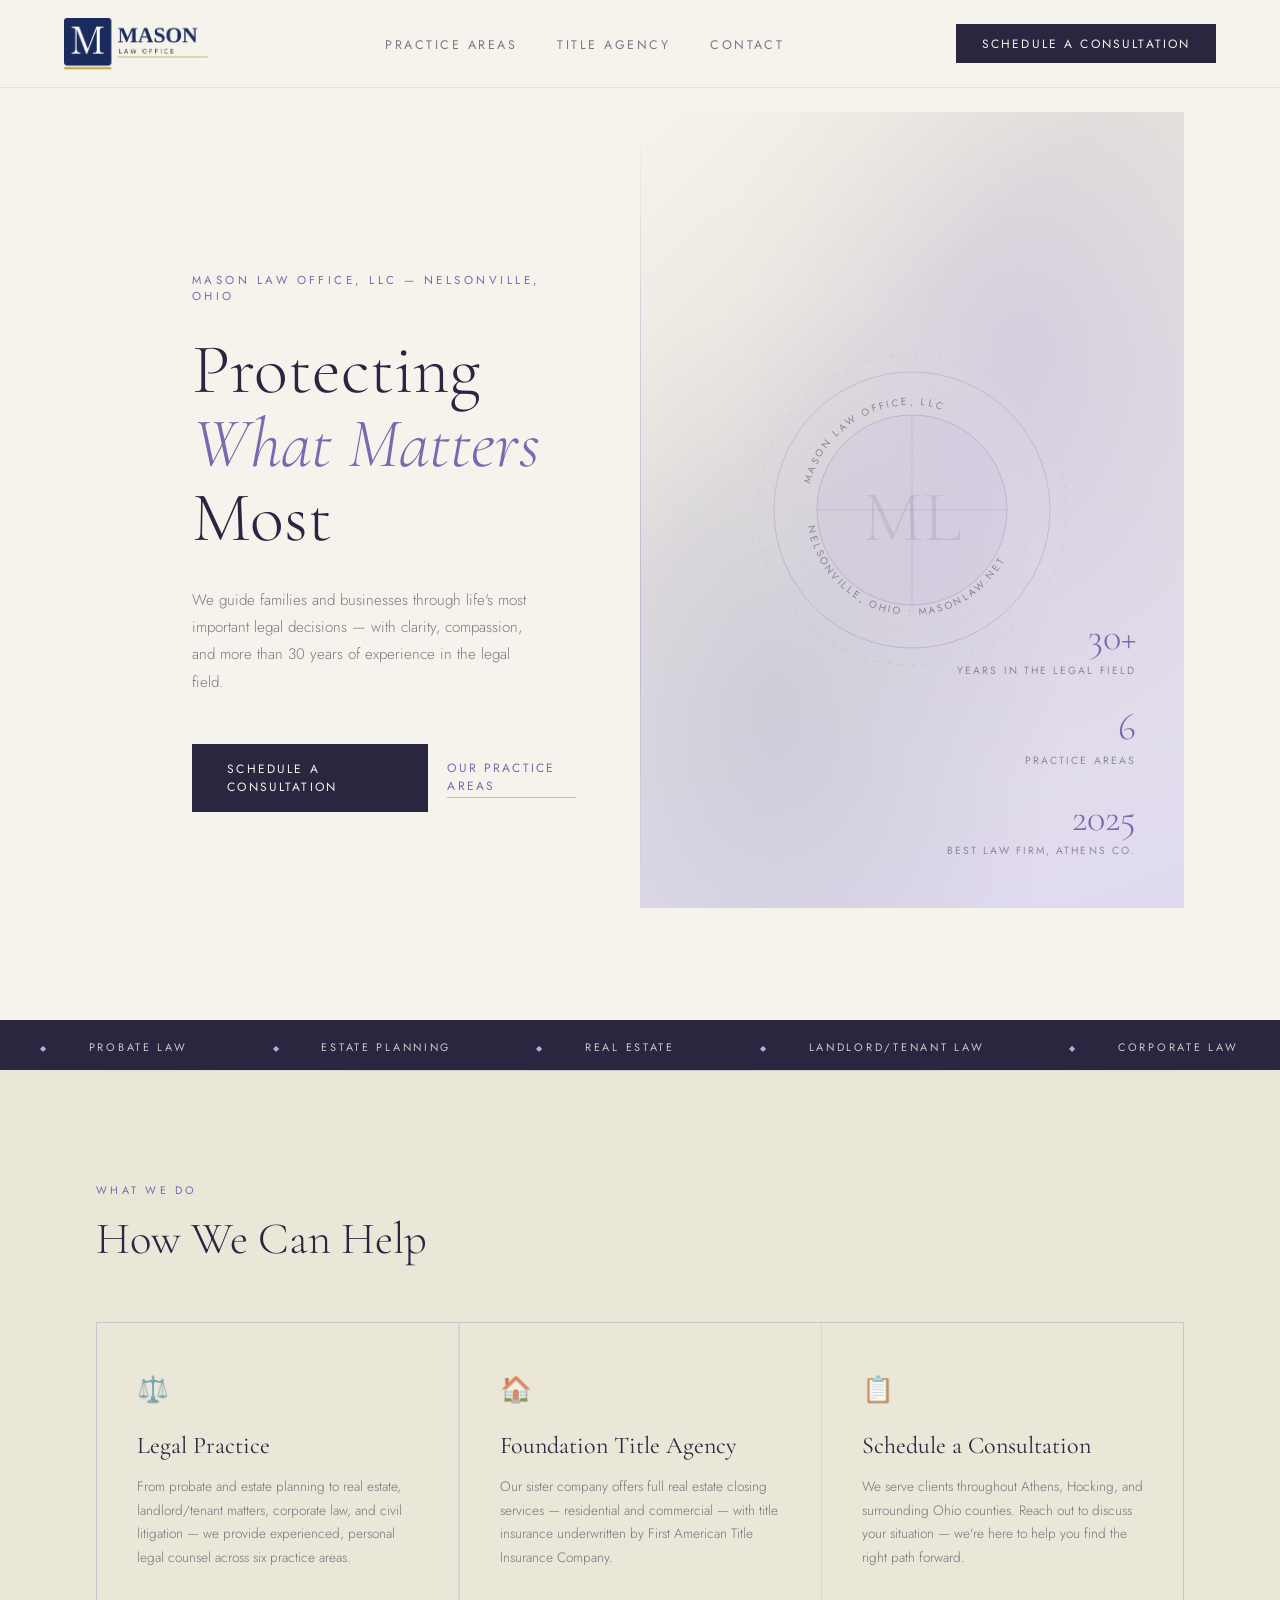
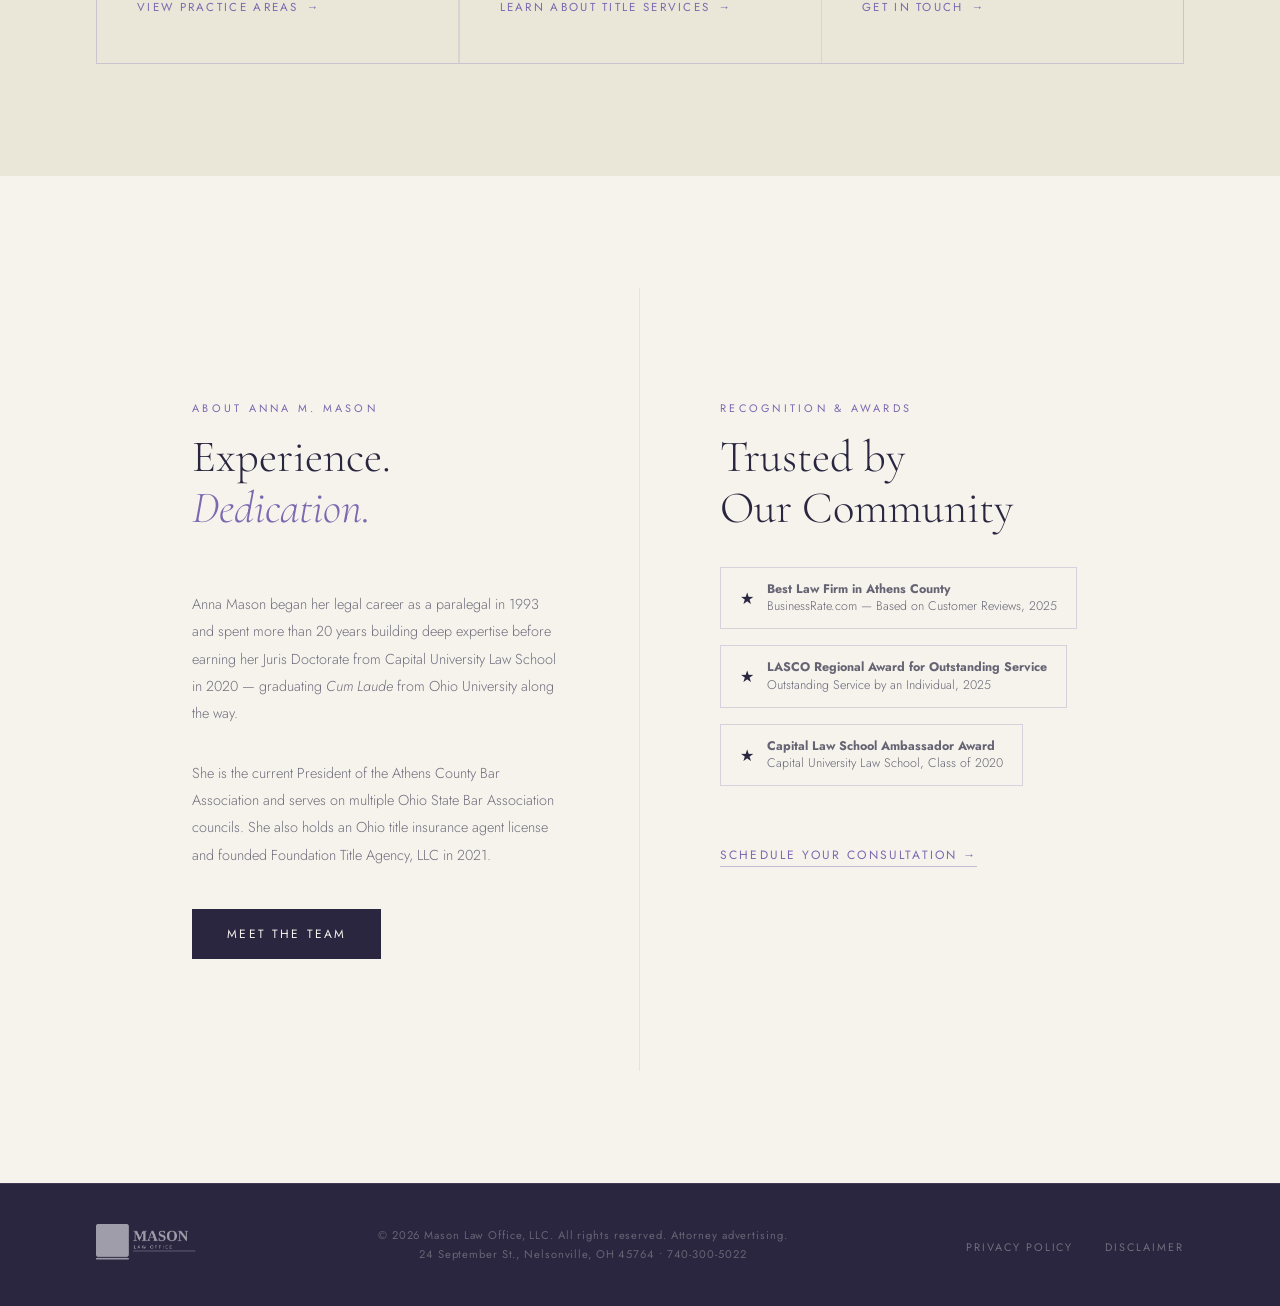
==== index.html @ 4a32f4f4 "Add files via upload" ====
<!DOCTYPE html>
<html lang="en">
<head>
<meta charset="UTF-8" />
<meta name="viewport" content="width=device-width, initial-scale=1.0" />
<title>Mason Law Office, LLC — Nelsonville, Ohio</title>
<link rel="stylesheet" href="style.css" />
<style>
  /* ── HOME-ONLY STYLES ── */

  /* HERO */
  .hero {
    min-height: 100vh; display: grid; grid-template-columns: 1fr 1fr;
    position: relative; overflow: hidden; background: var(--cream);
  }
  .hero-left {
    display: flex; flex-direction: column; justify-content: center;
    padding: 10rem 4rem 6rem 6rem; position: relative; z-index: 2;
  }
  .hero-eyebrow { font-size: 0.72rem; letter-spacing: 0.3em; text-transform: uppercase; color: var(--lavender-dk); margin-bottom: 1.8rem; }
  .hero-title { font-family: 'Cormorant Garamond', serif; font-size: clamp(3.2rem, 5.5vw, 5.8rem); font-weight: 300; line-height: 1.05; color: var(--ink); margin-bottom: 2rem; }
  .hero-title em { font-style: italic; color: var(--lavender-dk); }
  .hero-sub { font-size: 0.95rem; font-weight: 300; line-height: 1.8; color: rgba(42,38,64,0.6); max-width: 38ch; margin-bottom: 3rem; }
  .hero-actions { display: flex; gap: 1.2rem; align-items: center; }
  .hero-right { position: relative; overflow: hidden; }
  .hero-right::before { content: ''; position: absolute; inset: 0; background: linear-gradient(135deg, var(--cream) 0%, transparent 35%); z-index: 1; }
  .hero-right-bg {
    position: absolute; inset: 0;
    background:
      radial-gradient(ellipse at 70% 30%, rgba(185,169,217,0.35) 0%, transparent 55%),
      radial-gradient(ellipse at 25% 75%, rgba(107,122,143,0.18) 0%, transparent 50%),
      linear-gradient(160deg, #EAE6D8 0%, #E0DAF0 100%);
  }
  .hero-seal { position: absolute; top: 50%; left: 50%; transform: translate(-50%, -50%); z-index: 2; width: 340px; height: 340px; }
  .seal-ring    { fill: none; stroke: rgba(123,104,176,0.25); stroke-width: 1; }
  .seal-ring-2  { fill: none; stroke: rgba(123,104,176,0.12); stroke-width: 1; }
  .seal-center  { fill: rgba(185,169,217,0.12); stroke: rgba(123,104,176,0.35); stroke-width: 0.8; }
  .seal-text    { font-family: 'Jost', sans-serif; font-size: 10px; fill: rgba(42,38,64,0.45); letter-spacing: 2.5px; text-transform: uppercase; }
  .seal-initial { font-family: 'Cormorant Garamond', serif; font-size: 72px; fill: rgba(42,38,64,0.1); font-weight: 300; }
  .seal-line    { stroke: rgba(123,104,176,0.2); stroke-width: 0.8; }
  .hero-stat-bar { position: absolute; bottom: 3rem; right: 3rem; z-index: 3; display: flex; flex-direction: column; gap: 1.8rem; }
  .stat-item { text-align: right; }
  .stat-number { font-family: 'Cormorant Garamond', serif; font-size: 2.4rem; font-weight: 300; color: var(--lavender-dk); line-height: 1; display: block; }
  .stat-label { font-size: 0.65rem; letter-spacing: 0.2em; text-transform: uppercase; color: rgba(42,38,64,0.45); }
  .v-rule { position: absolute; top: 12%; bottom: 12%; left: 50%; width: 1px; background: linear-gradient(to bottom, transparent, rgba(123,104,176,0.25) 30%, rgba(123,104,176,0.25) 70%, transparent); z-index: 5; }

  /* OVERVIEW CARDS */
  #overview { background: var(--cream-dk); position: relative; }
  #overview::before { content: ''; position: absolute; top: 0; left: 0; right: 0; height: 1px; background: linear-gradient(to right, transparent, rgba(123,104,176,0.3), transparent); }
  .overview-grid { display: grid; grid-template-columns: repeat(3, 1fr); gap: 1.5px; background: rgba(123,104,176,0.15); border: 1.5px solid rgba(123,104,176,0.15); }
  .overview-card {
    background: var(--cream-dk); padding: 3rem 2.5rem;
    display: flex; flex-direction: column;
    transition: background 0.3s; position: relative; overflow: hidden;
    text-decoration: none; color: inherit;
  }
  .overview-card::after { content: ''; position: absolute; bottom: 0; left: 0; height: 2px; width: 0; background: var(--lavender-dk); transition: width 0.4s ease; }
  .overview-card:hover { background: #E8E2F5; }
  .overview-card:hover::after { width: 100%; }
  .card-icon { font-size: 1.6rem; margin-bottom: 1.5rem; display: block; opacity: 0.75; }
  .card-title { font-family: 'Cormorant Garamond', serif; font-size: 1.5rem; font-weight: 400; color: var(--ink); margin-bottom: 0.9rem; line-height: 1.2; }
  .card-body { font-size: 0.85rem; font-weight: 300; line-height: 1.75; color: rgba(42,38,64,0.6); flex: 1; }
  .card-link { margin-top: 1.8rem; font-size: 0.72rem; letter-spacing: 0.2em; text-transform: uppercase; color: var(--lavender-dk); display: flex; align-items: center; gap: 0.5rem; }
  .card-link::after { content: '→'; transition: transform 0.2s; }
  .overview-card:hover .card-link::after { transform: translateX(4px); }

  /* ABOUT STRIP */
  #about-strip { background: var(--cream); display: grid; grid-template-columns: 1fr 1fr; gap: 0; }
  .about-strip-left {
    padding: 7rem 5rem 7rem 6rem;
    border-right: 1px solid rgba(123,104,176,0.12);
  }
  .about-strip-right { padding: 7rem 6rem 7rem 5rem; }
  .about-strip-body { font-size: 0.9rem; font-weight: 300; line-height: 1.9; color: rgba(42,38,64,0.65); margin-bottom: 2rem; }
  .award-badge {
    display: inline-flex; align-items: center; gap: 0.8rem;
    border: 1px solid rgba(123,104,176,0.25); padding: 0.8rem 1.2rem;
    margin-bottom: 1rem;
  }
  .award-badge-star { font-size: 1rem; }
  .award-badge-text { font-size: 0.78rem; font-weight: 300; color: rgba(42,38,64,0.7); line-height: 1.4; }
  .about-strip-cta { margin-top: 2.5rem; }

  @media (max-width: 900px) {
    .hero { grid-template-columns: 1fr; }
    .hero-left { padding: 8rem 2rem 4rem; }
    .hero-right { display: none; }
    .v-rule { display: none; }
    .overview-grid { grid-template-columns: 1fr; }
    #about-strip { grid-template-columns: 1fr; }
    .about-strip-left { padding: 5rem 2rem 2rem; border-right: none; border-bottom: 1px solid rgba(123,104,176,0.12); }
    .about-strip-right { padding: 3rem 2rem 5rem; }
  }
</style>
</head>
<body>

<!-- NAV -->
<nav>
  <a class="nav-logo" href="index.html"><img src="mason_law_office_logo.png" alt="Mason Law Office, LLC" /></a>
  <ul class="nav-links">
    <li><a href="practice.html">Practice Areas</a></li>
    <li><a href="title.html">Title Agency</a></li>
    <li><a href="contact.html">Contact</a></li>
  </ul>
  <a class="nav-cta" href="contact.html">Schedule a Consultation</a>
</nav>

<!-- HERO -->
<section class="hero">
  <div class="v-rule"></div>
  <div class="hero-left">
    <p class="hero-eyebrow fade-up">Mason Law Office, LLC &mdash; Nelsonville, Ohio</p>
    <h1 class="hero-title fade-up delay-1">
      Protecting<br><em>What Matters</em><br>Most
    </h1>
    <p class="hero-sub fade-up delay-2">
      We guide families and businesses through life's most important legal decisions — with clarity, compassion, and more than 30 years of experience in the legal field.
    </p>
    <div class="hero-actions fade-up delay-3">
      <a class="btn-primary" href="contact.html">Schedule a Consultation</a>
      <a class="btn-ghost" href="practice.html">Our Practice Areas</a>
    </div>
  </div>
  <div class="hero-right">
    <div class="hero-right-bg"></div>
    <svg class="hero-seal" viewBox="0 0 340 340">
      <circle class="seal-ring-2 spin-slow" cx="170" cy="170" r="155" stroke-dasharray="4 8" />
      <circle class="seal-ring" cx="170" cy="170" r="138" />
      <circle class="seal-ring-2" cx="170" cy="170" r="120" stroke-dasharray="2 6" />
      <circle class="seal-center" cx="170" cy="170" r="95" />
      <line class="seal-line" x1="170" y1="75" x2="170" y2="265" />
      <line class="seal-line" x1="75" y1="170" x2="265" y2="170" />
      <text class="seal-initial" x="170" y="200" text-anchor="middle">ML</text>
      <path id="topArc" fill="none" d="M 65,170 A 105,105 0 0,1 275,170" />
      <text class="seal-text"><textPath href="#topArc" startOffset="8%">Mason Law Office, LLC</textPath></text>
      <path id="botArc" fill="none" d="M 65,170 A 105,105 0 0,0 275,170" />
      <text class="seal-text"><textPath href="#botArc" startOffset="5%">Nelsonville, Ohio &bull; masonlaw.net</textPath></text>
    </svg>
    <div class="hero-stat-bar">
      <div class="stat-item">
        <span class="stat-number">30+</span>
        <span class="stat-label">Years in the Legal Field</span>
      </div>
      <div class="stat-item">
        <span class="stat-number">6</span>
        <span class="stat-label">Practice Areas</span>
      </div>
      <div class="stat-item">
        <span class="stat-number">2025</span>
        <span class="stat-label">Best Law Firm, Athens Co.</span>
      </div>
    </div>
  </div>
</section>

<!-- MARQUEE -->
<div class="marquee-strip">
  <div class="marquee-track">
    <span>Probate Law</span>
    <span>Estate Planning</span>
    <span>Real Estate</span>
    <span>Landlord/Tenant Law</span>
    <span>Corporate Law</span>
    <span>Civil Litigation</span>
    <span>Real Estate Closings</span>
    <span>Title Insurance</span>
    <span>Probate Law</span>
    <span>Estate Planning</span>
    <span>Real Estate</span>
    <span>Landlord/Tenant Law</span>
    <span>Corporate Law</span>
    <span>Civil Litigation</span>
    <span>Real Estate Closings</span>
    <span>Title Insurance</span>
  </div>
</div>

<!-- OVERVIEW CARDS -->
<section id="overview">
  <span class="section-label">What We Do</span>
  <h2 class="section-title">How We Can Help</h2>
  <div class="overview-grid">
    <a class="overview-card" href="practice.html">
      <span class="card-icon">⚖️</span>
      <h3 class="card-title">Legal Practice</h3>
      <p class="card-body">From probate and estate planning to real estate, landlord/tenant matters, corporate law, and civil litigation — we provide experienced, personal legal counsel across six practice areas.</p>
      <span class="card-link">View Practice Areas</span>
    </a>
    <a class="overview-card" href="title.html">
      <span class="card-icon">🏠</span>
      <h3 class="card-title">Foundation Title Agency</h3>
      <p class="card-body">Our sister company offers full real estate closing services — residential and commercial — with title insurance underwritten by First American Title Insurance Company.</p>
      <span class="card-link">Learn About Title Services</span>
    </a>
    <a class="overview-card" href="contact.html">
      <span class="card-icon">📋</span>
      <h3 class="card-title">Schedule a Consultation</h3>
      <p class="card-body">We serve clients throughout Athens, Hocking, and surrounding Ohio counties. Reach out to discuss your situation — we're here to help you find the right path forward.</p>
      <span class="card-link">Get in Touch</span>
    </a>
  </div>
</section>

<!-- ABOUT STRIP -->
<section id="about-strip">
  <div class="about-strip-left">
    <span class="section-label">About Anna M. Mason</span>
    <h2 class="section-title">Experience.<br><em style="font-family:'Cormorant Garamond',serif;color:var(--lavender-dk);">Dedication.</em></h2>
    <p class="about-strip-body">Anna Mason began her legal career as a paralegal in 1993 and spent more than 20 years building deep expertise before earning her Juris Doctorate from Capital University Law School in 2020 — graduating <em>Cum Laude</em> from Ohio University along the way.</p>
    <p class="about-strip-body">She is the current President of the Athens County Bar Association and serves on multiple Ohio State Bar Association councils. She also holds an Ohio title insurance agent license and founded Foundation Title Agency, LLC in 2021.</p>
    <div class="about-strip-cta">
      <a class="btn-primary" href="practice.html#about">Meet the Team</a>
    </div>
  </div>
  <div class="about-strip-right">
    <span class="section-label">Recognition &amp; Awards</span>
    <h2 class="section-title" style="margin-bottom:2rem;">Trusted by<br>Our Community</h2>
    <div class="award-badge">
      <span class="award-badge-star">★</span>
      <span class="award-badge-text"><strong>Best Law Firm in Athens County</strong><br>BusinessRate.com — Based on Customer Reviews, 2025</span>
    </div>
    <div class="award-badge">
      <span class="award-badge-star">★</span>
      <span class="award-badge-text"><strong>LASCO Regional Award for Outstanding Service</strong><br>Outstanding Service by an Individual, 2025</span>
    </div>
    <div class="award-badge">
      <span class="award-badge-star">★</span>
      <span class="award-badge-text"><strong>Capital Law School Ambassador Award</strong><br>Capital University Law School, Class of 2020</span>
    </div>
    <div style="margin-top:2.5rem;">
      <a class="btn-ghost" href="contact.html">Schedule Your Consultation &rarr;</a>
    </div>
  </div>
</section>

<!-- FOOTER -->
<footer>
  <span class="footer-logo"><img src="mason_law_office_logo.png" alt="Mason Law Office, LLC" /></span>
  <span class="footer-copy">
    &copy; 2026 Mason Law Office, LLC. All rights reserved. Attorney advertising.<br>
    24 September St., Nelsonville, OH 45764 &bull; 740-300-5022
  </span>
  <ul class="footer-links">
    <li><a href="#">Privacy Policy</a></li>
    <li><a href="#">Disclaimer</a></li>
  </ul>
</footer>

</body>
</html>
---- style.css ----
/* ── Mason Law Office — Shared Stylesheet ── */
@import url('https://fonts.googleapis.com/css2?family=Cormorant+Garamond:ital,wght@0,300;0,400;0,600;1,300;1,400&family=Jost:wght@300;400;500&display=swap');

:root {
  --lavender:    #B9A9D9;
  --lavender-dk: #7B68B0;
  --cream:       #F5F3EC;
  --cream-dk:    #EAE6D8;
  --ink:         #2A2640;
  --ink-soft:    #3D3860;
}

*, *::before, *::after { box-sizing: border-box; margin: 0; padding: 0; }
html { scroll-behavior: smooth; }
body { font-family: 'Jost', sans-serif; background: var(--cream); color: var(--ink); overflow-x: hidden; }

/* ── NAV ── */
nav {
  position: fixed; top: 0; left: 0; right: 0; z-index: 100;
  display: flex; align-items: center; justify-content: space-between;
  padding: 1.1rem 4rem;
  background: rgba(245,243,236,0.94); backdrop-filter: blur(12px);
  border-bottom: 1px solid rgba(185,169,217,0.25);
}
.nav-logo img { height: 52px; width: auto; display: block; }
.nav-links { display: flex; gap: 2.5rem; list-style: none; }
.nav-links a {
  font-size: 0.78rem; letter-spacing: 0.2em; text-transform: uppercase;
  color: var(--ink); text-decoration: none; opacity: 0.6; transition: opacity 0.2s;
}
.nav-links a:hover,
.nav-links a.active { opacity: 1; }
.nav-links a.active { border-bottom: 1px solid var(--lavender-dk); padding-bottom: 2px; }
.nav-cta {
  font-size: 0.75rem; letter-spacing: 0.18em; text-transform: uppercase;
  color: var(--cream); background: var(--ink);
  padding: 0.65rem 1.6rem; text-decoration: none; transition: background 0.2s;
}
.nav-cta:hover { background: var(--lavender-dk); }

/* ── PAGE HEADER (inner pages) ── */
.page-header {
  padding: 10rem 6rem 5rem;
  background: var(--cream);
  position: relative;
  overflow: hidden;
}
.page-header::after {
  content: '';
  position: absolute;
  bottom: 0; left: 0; right: 0;
  height: 1px;
  background: linear-gradient(to right, transparent, rgba(123,104,176,0.3), transparent);
}
.page-header-eyebrow {
  font-size: 0.72rem; letter-spacing: 0.3em; text-transform: uppercase;
  color: var(--lavender-dk); margin-bottom: 1.2rem; display: block;
}
.page-header-title {
  font-family: 'Cormorant Garamond', serif;
  font-size: clamp(3rem, 5vw, 5.2rem);
  font-weight: 300; line-height: 1.05; color: var(--ink);
}
.page-header-title em { font-style: italic; color: var(--lavender-dk); }
.page-header-sub {
  font-size: 0.95rem; font-weight: 300; line-height: 1.8;
  color: rgba(42,38,64,0.6); max-width: 55ch; margin-top: 1.5rem;
}
.page-header-accent {
  position: absolute;
  top: -60px; right: -60px;
  width: 380px; height: 380px; border-radius: 50%;
  background: radial-gradient(circle, rgba(185,169,217,0.18) 0%, transparent 70%);
  pointer-events: none;
}

/* ── MARQUEE ── */
.marquee-strip { background: var(--ink); padding: 0.85rem 0; overflow: hidden; white-space: nowrap; }
.marquee-track { display: inline-block; animation: marquee 28s linear infinite; }
.marquee-track span { font-size: 0.68rem; letter-spacing: 0.25em; text-transform: uppercase; color: rgba(245,243,236,0.8); margin: 0 2.5rem; }
.marquee-track span::before { content: '◆'; margin-right: 2.5rem; color: var(--lavender); font-size: 0.5rem; }
@keyframes marquee { from { transform: translateX(0); } to { transform: translateX(-50%); } }

/* ── SECTION BASE ── */
section { padding: 7rem 6rem; }
.section-label { font-size: 0.68rem; letter-spacing: 0.3em; text-transform: uppercase; color: var(--lavender-dk); margin-bottom: 1rem; display: block; }
.section-title { font-family: 'Cormorant Garamond', serif; font-size: clamp(2.2rem, 3.5vw, 3.4rem); font-weight: 300; line-height: 1.15; color: var(--ink); margin-bottom: 3.5rem; }

/* ── BUTTONS ── */
.btn-primary {
  font-size: 0.75rem; letter-spacing: 0.18em; text-transform: uppercase;
  color: var(--cream); background: var(--ink); padding: 1rem 2.2rem;
  text-decoration: none; transition: background 0.25s, transform 0.2s; display: inline-block;
}
.btn-primary:hover { background: var(--lavender-dk); transform: translateY(-2px); }
.btn-ghost {
  font-size: 0.75rem; letter-spacing: 0.18em; text-transform: uppercase;
  color: var(--lavender-dk); text-decoration: none;
  border-bottom: 1px solid rgba(123,104,176,0.4); padding-bottom: 2px;
  transition: color 0.2s, border-color 0.2s;
}
.btn-ghost:hover { color: var(--ink); border-color: var(--ink); }

/* ── FOOTER ── */
footer {
  background: var(--ink); padding: 2.5rem 6rem;
  display: flex; align-items: center; justify-content: space-between;
  border-top: 1px solid rgba(185,169,217,0.15); flex-wrap: wrap; gap: 1rem;
}
.footer-logo img { height: 36px; width: auto; filter: brightness(0) invert(1) opacity(0.55); }
.footer-copy { font-size: 0.7rem; letter-spacing: 0.08em; color: rgba(245,243,236,0.3); text-align: center; line-height: 1.7; }
.footer-links { display: flex; gap: 2rem; list-style: none; }
.footer-links a { font-size: 0.68rem; letter-spacing: 0.18em; text-transform: uppercase; color: rgba(245,243,236,0.35); text-decoration: none; transition: color 0.2s; }
.footer-links a:hover { color: var(--lavender); }

/* ── ANIMATIONS ── */
.fade-up { opacity: 0; transform: translateY(28px); animation: fadeUp 0.8s ease forwards; }
.delay-1 { animation-delay: 0.15s; }
.delay-2 { animation-delay: 0.3s; }
.delay-3 { animation-delay: 0.45s; }
@keyframes fadeUp { to { opacity: 1; transform: translateY(0); } }
@keyframes spinSlow { from { transform: rotate(0deg); } to { transform: rotate(360deg); } }
.spin-slow { animation: spinSlow 60s linear infinite; transform-origin: center; }

/* ── RESPONSIVE ── */
@media (max-width: 900px) {
  nav { padding: 1.2rem 2rem; }
  .nav-links { display: none; }
  section { padding: 5rem 2rem; }
  .page-header { padding: 8rem 2rem 4rem; }
  footer { flex-direction: column; gap: 1rem; text-align: center; padding: 2rem; }
}
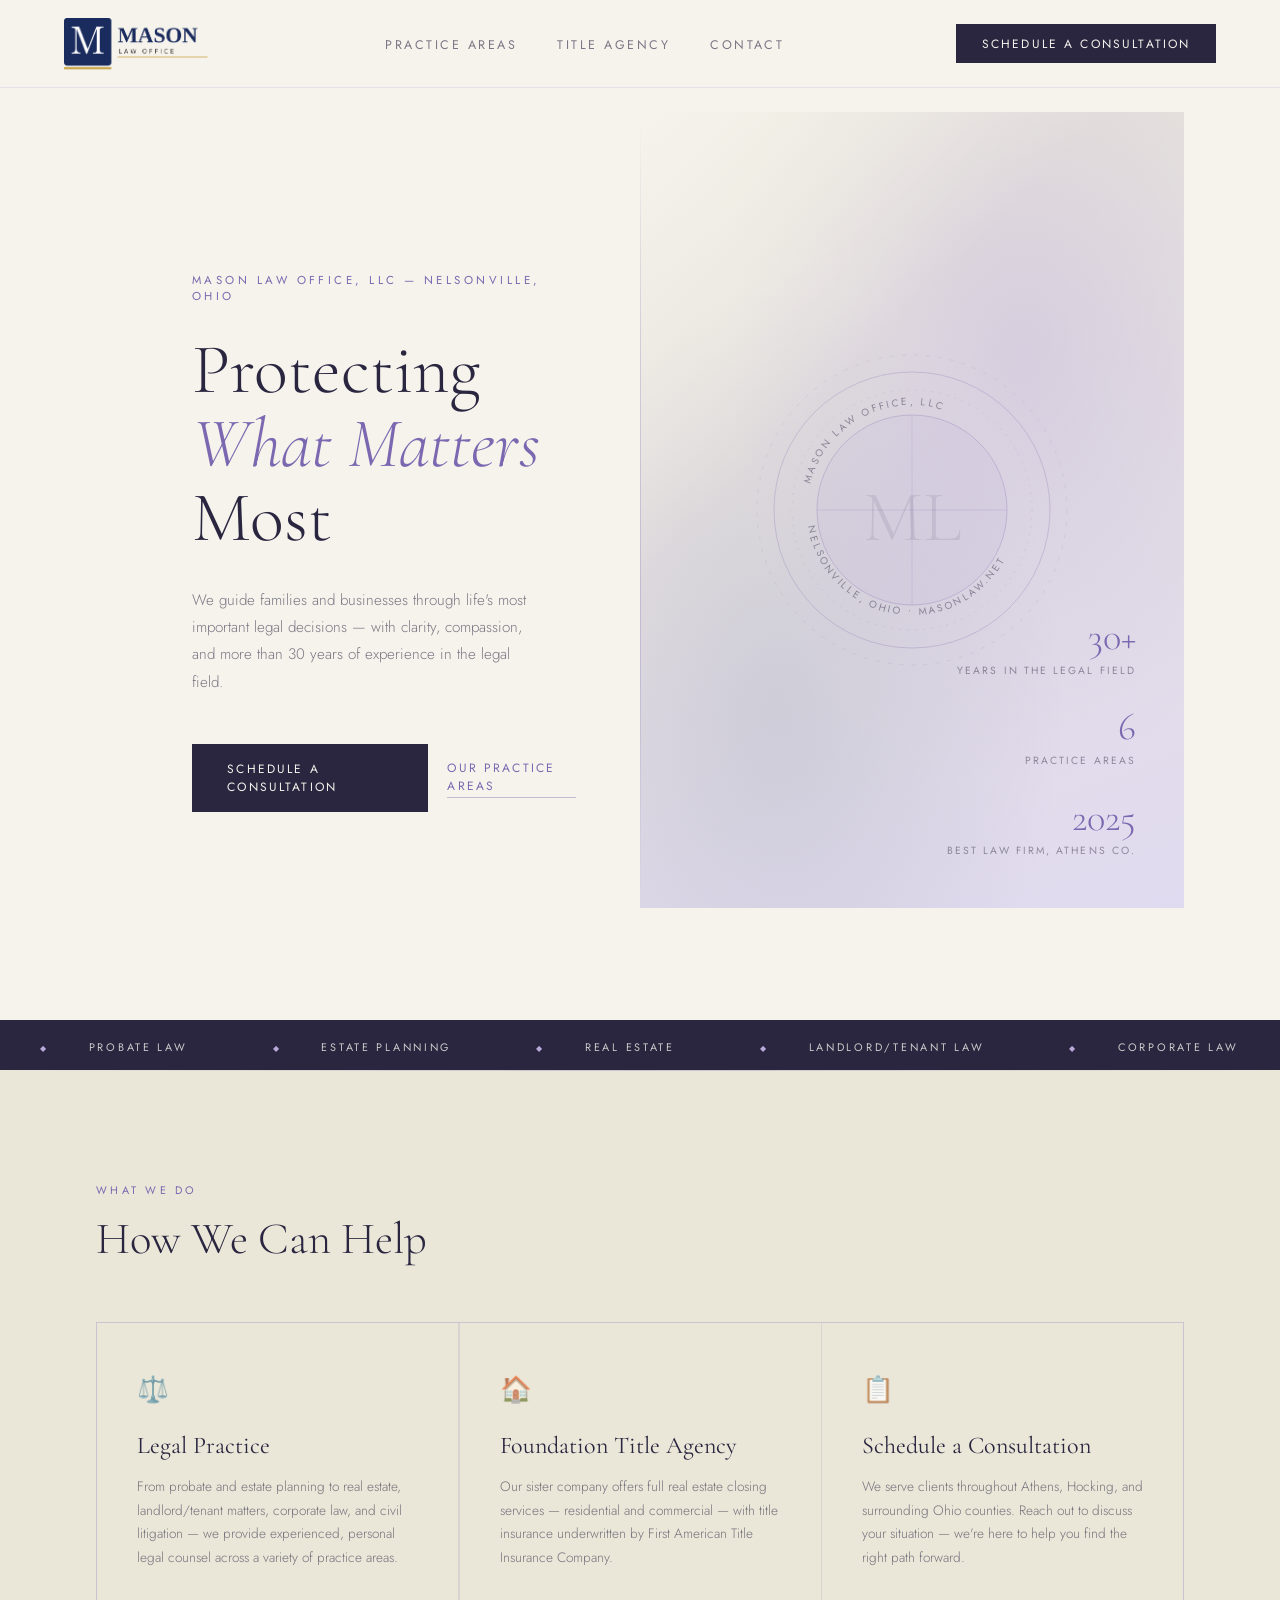
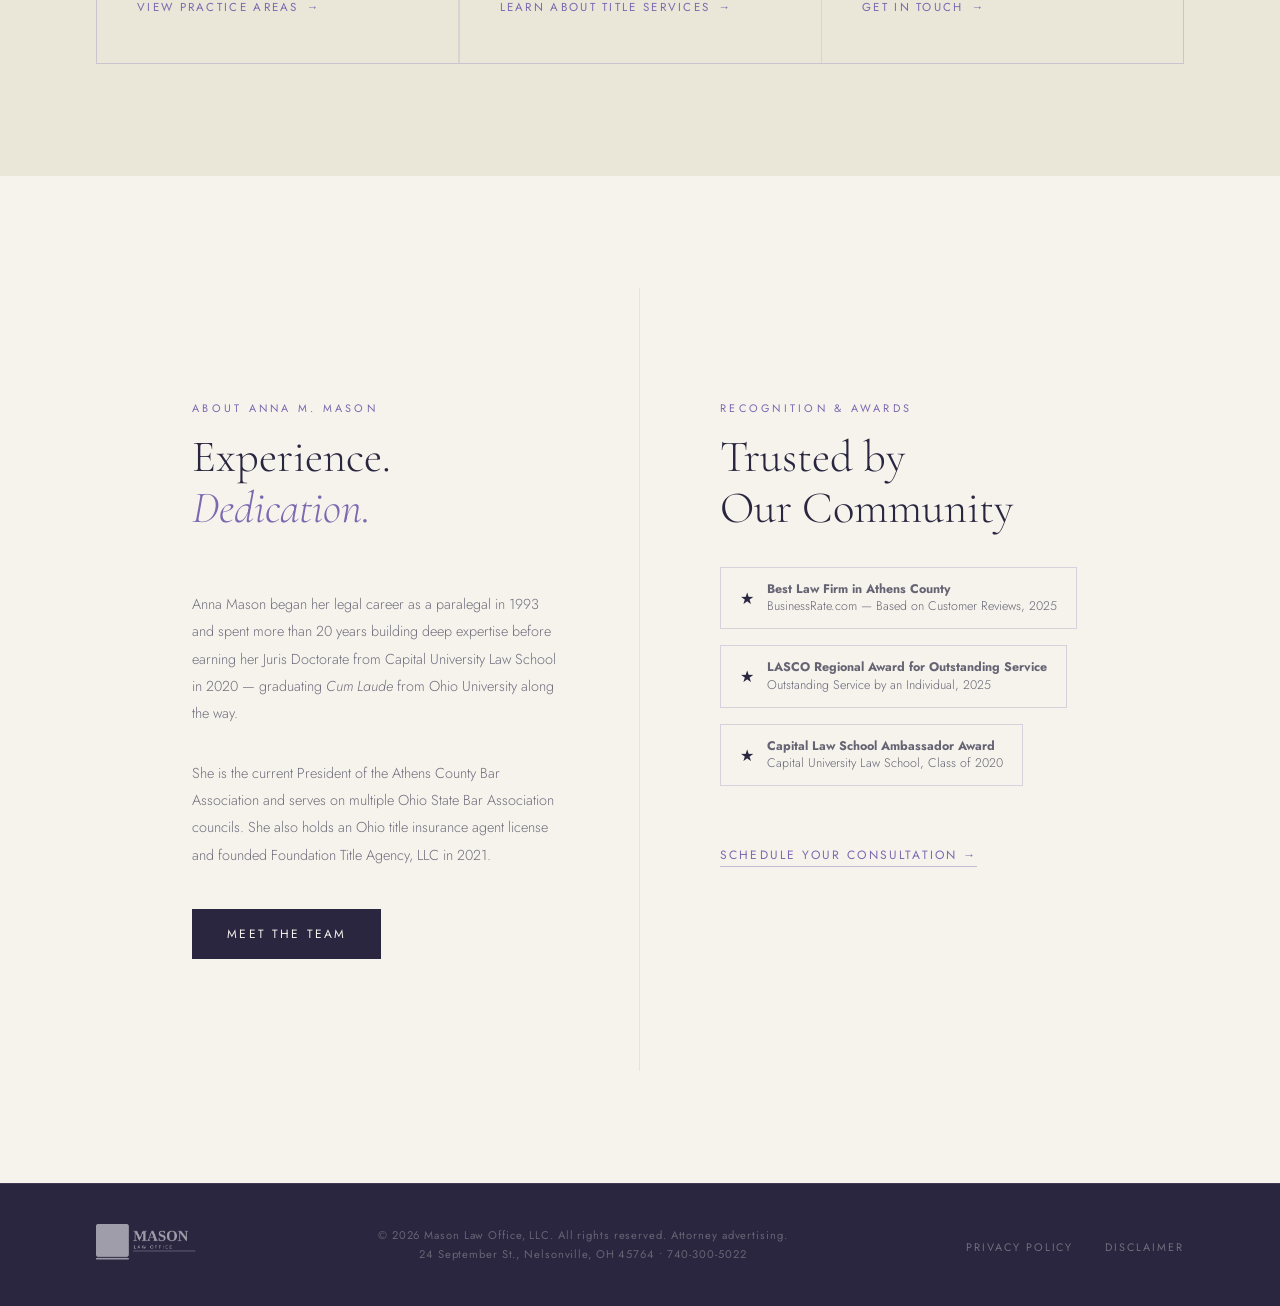
==== commit 0320ef26: "Update index.html remove "six practice areas"" ====
--- a/index.html
+++ b/index.html
@@ -184,7 +184,7 @@
     <a class="overview-card" href="practice.html">
       <span class="card-icon">⚖️</span>
       <h3 class="card-title">Legal Practice</h3>
-      <p class="card-body">From probate and estate planning to real estate, landlord/tenant matters, corporate law, and civil litigation — we provide experienced, personal legal counsel across six practice areas.</p>
+      <p class="card-body">From probate and estate planning to real estate, landlord/tenant matters, corporate law, and civil litigation — we provide experienced, personal legal counsel across a variety of practice areas.</p>
       <span class="card-link">View Practice Areas</span>
     </a>
     <a class="overview-card" href="title.html">
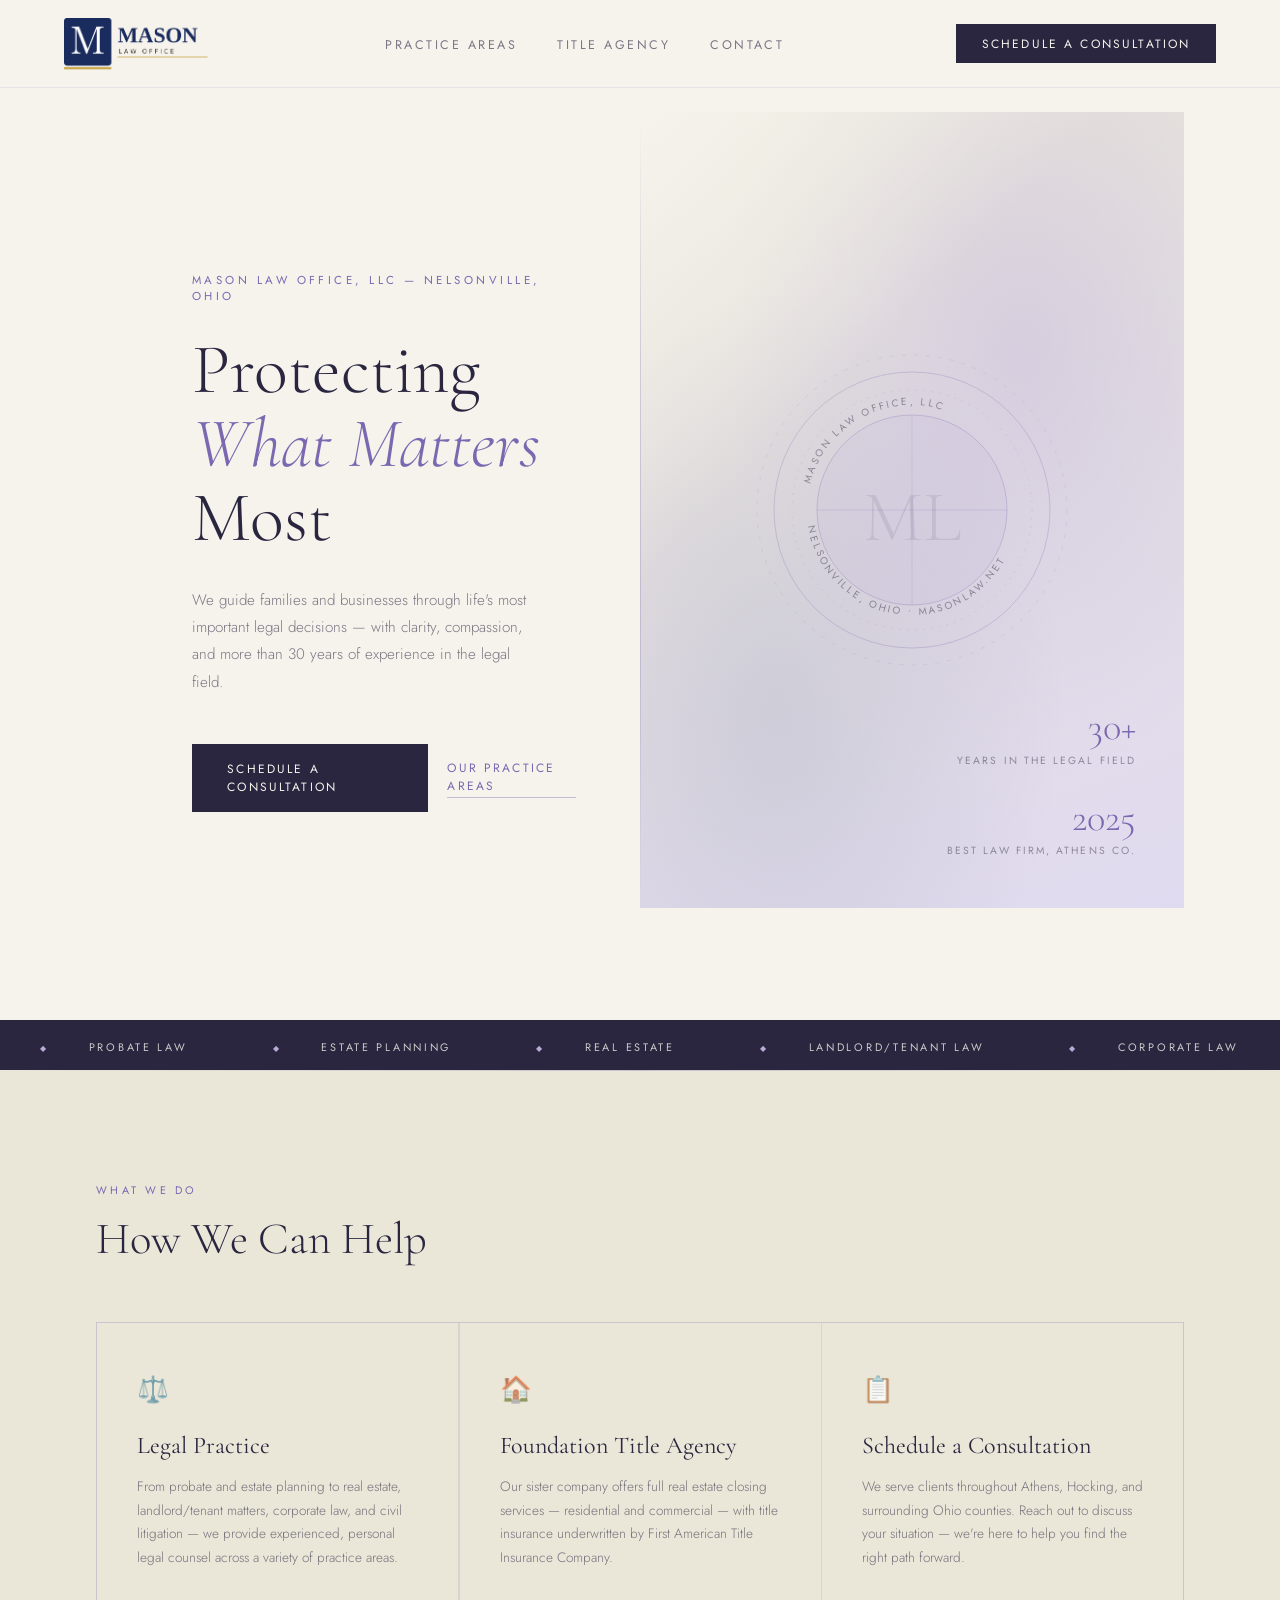
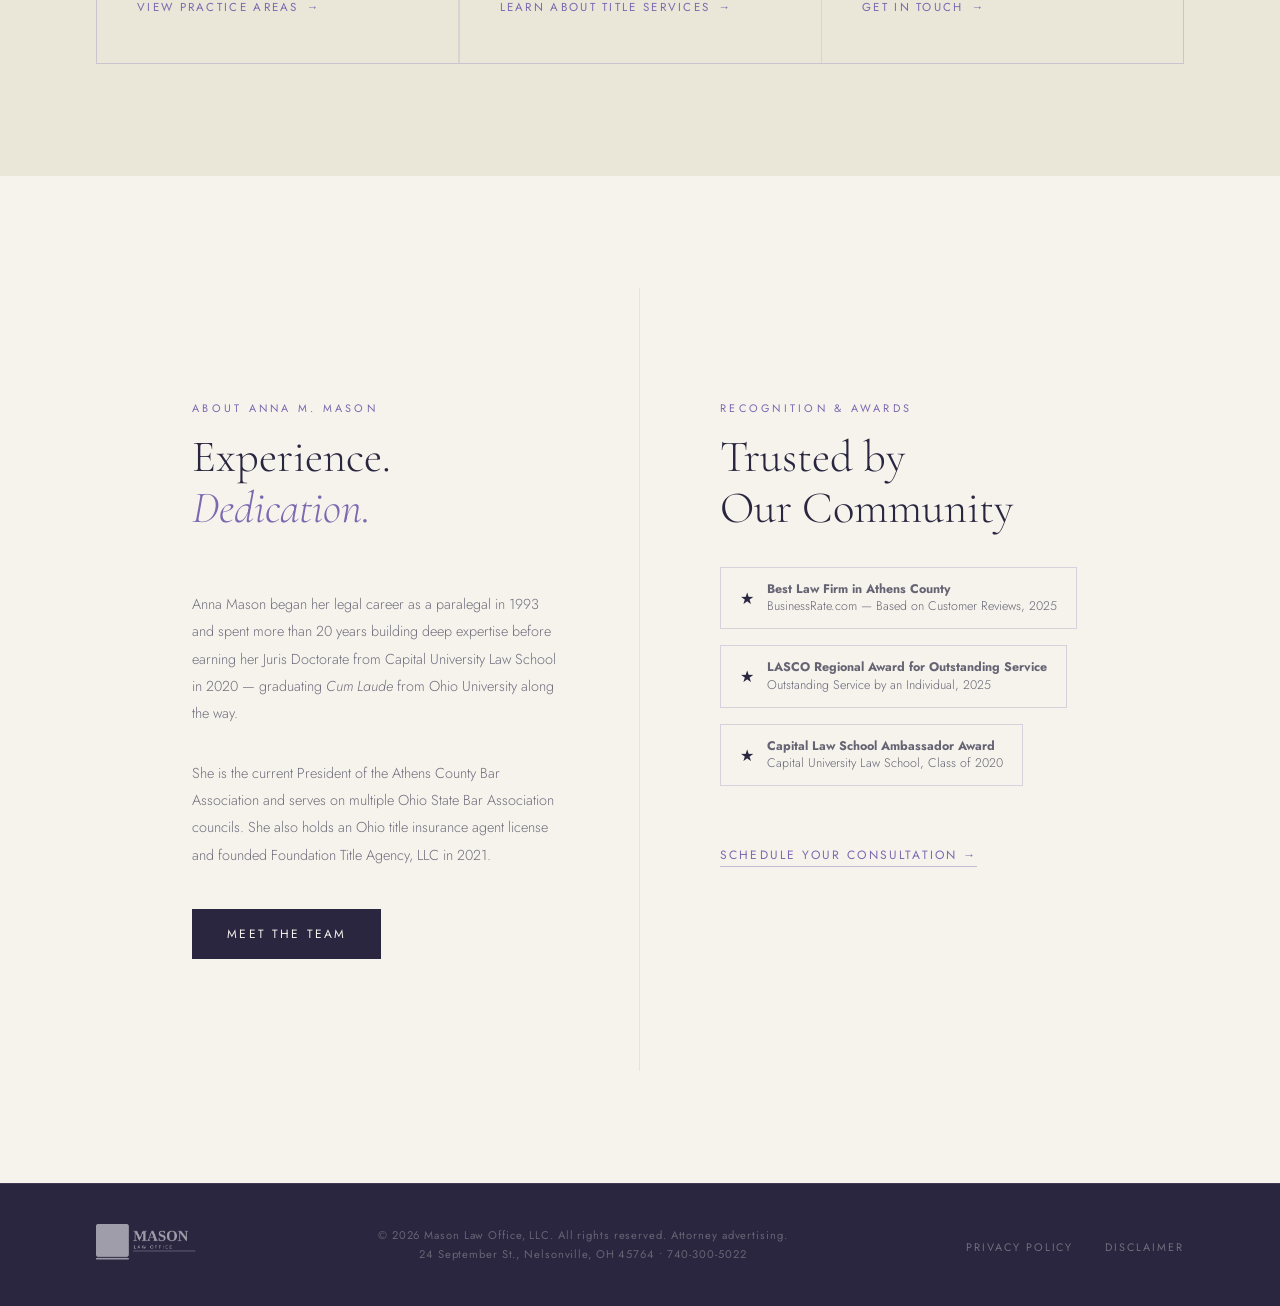
==== commit adfb8dfa: "Remove practice areas statistic from index.html Removed practice areas statistic from the stats sect" ====
--- a/index.html
+++ b/index.html
@@ -141,10 +141,6 @@
       <div class="stat-item">
         <span class="stat-number">30+</span>
         <span class="stat-label">Years in the Legal Field</span>
-      </div>
-      <div class="stat-item">
-        <span class="stat-number">6</span>
-        <span class="stat-label">Practice Areas</span>
       </div>
       <div class="stat-item">
         <span class="stat-number">2025</span>
